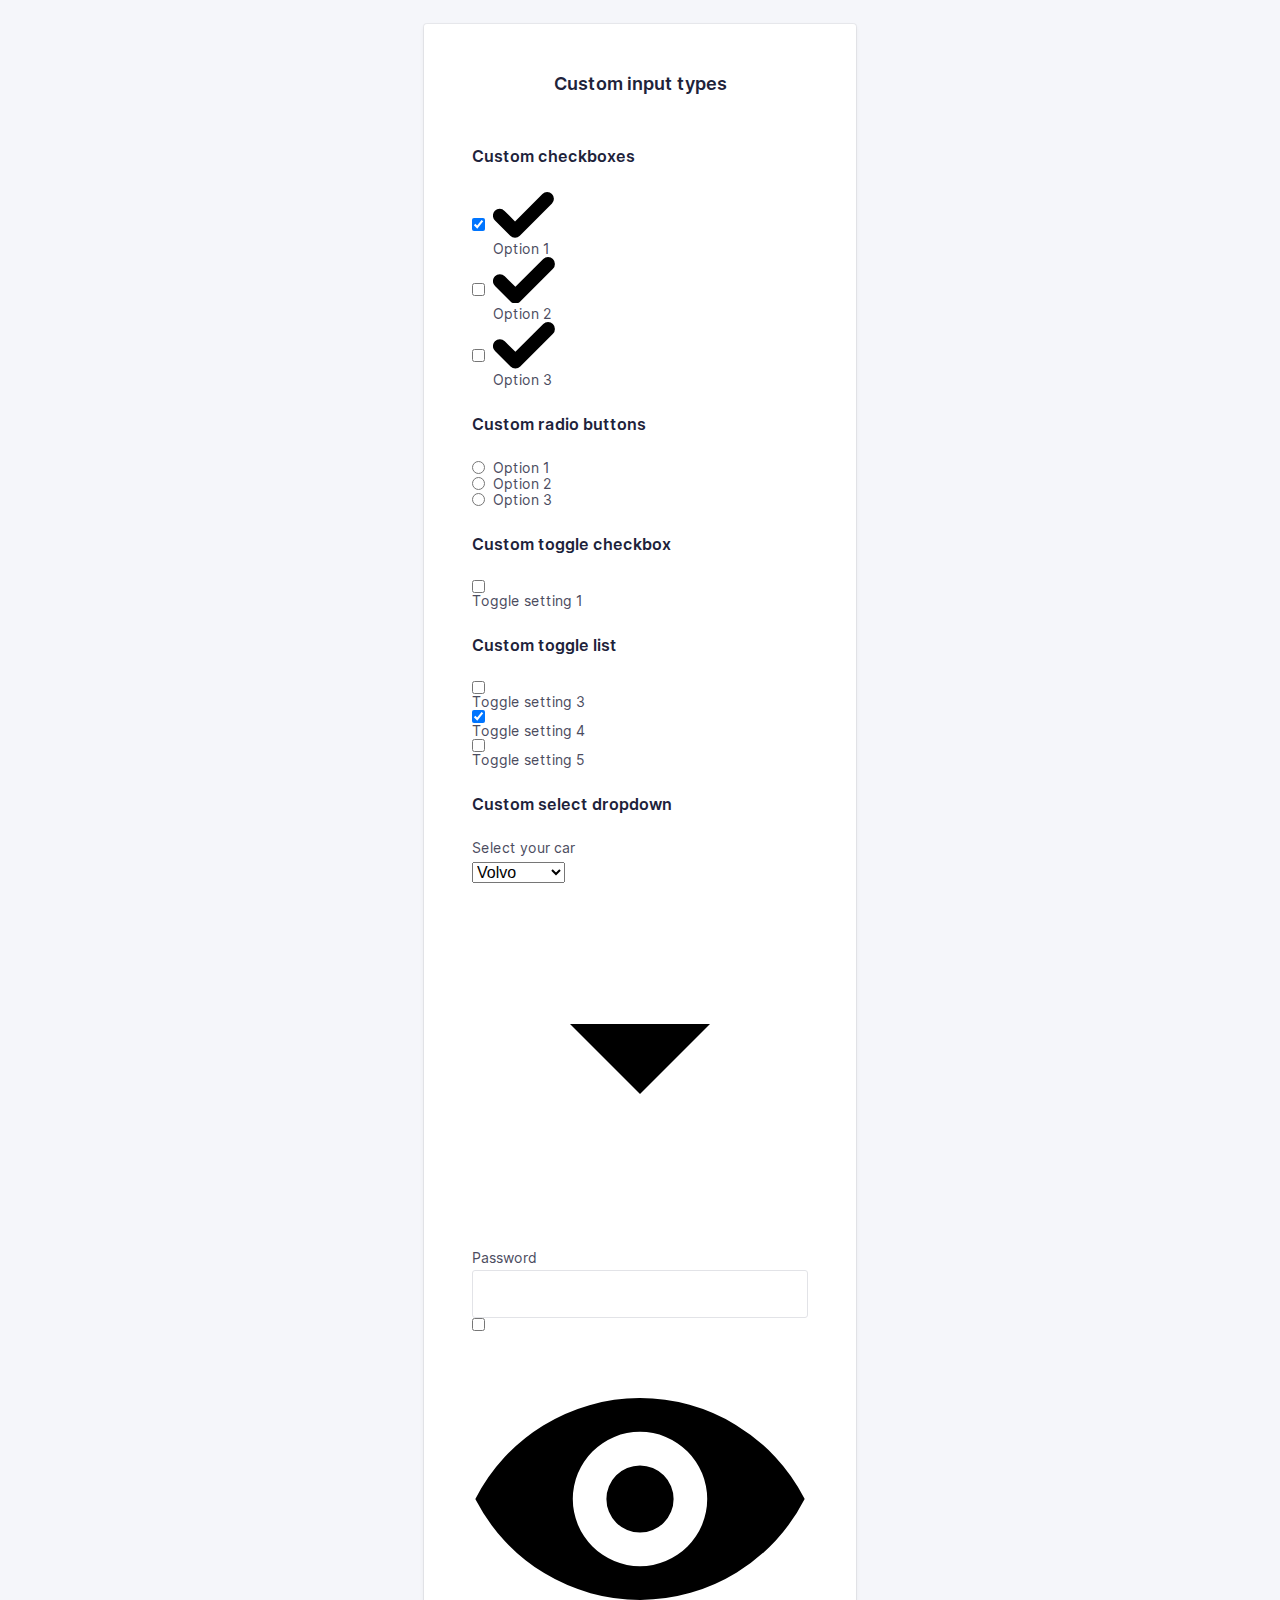
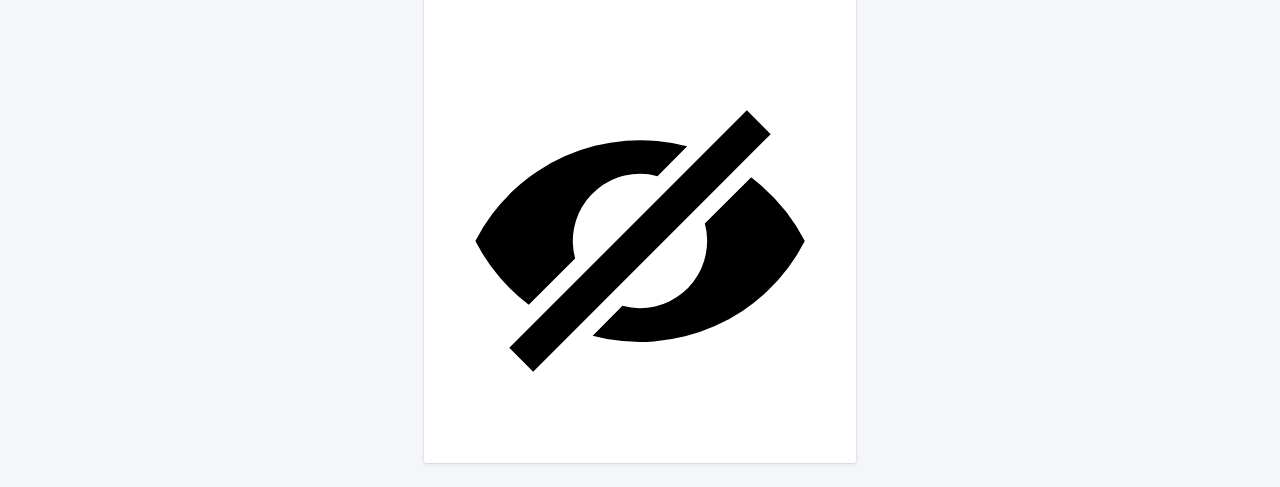
==== inputs.html @ 3ce1b443 "Initial commit" ====
<!doctype html>
<html lang="en">

<head>
    <meta charset="utf-8">
    <meta http-equiv="x-ua-compatible" content="ie=edge">
    <title>Blockport - Sign in</title>
    <meta name="description" content="This is my HTML5 boilerplate.">
    <meta name="viewport" content="width=device-width, initial-scale=1.0">
    <meta name="theme-color" content="#e85e00">

    <link rel="icon" href="favicon.svg">
    <link rel="apple-touch-icon" href="apple-touch-icon.png">
    <link rel="manifest" href="manifest.json">

    <script defer src="script/app.js"></script>
    <link rel="stylesheet" href="css/screen.css">
</head>

<body>
    <section class="o-row o-row--lg o-row--login o-row--beta">
        <div class="o-container u-max-width-xs">
            <form class="c-card" action="#">
                <div class="c-card__body">
                    <h2 class="c-card__title">
                        Custom input types
                    </h2>
                    <div class="o-section">
                        <!-- Custom checkboxes -->
                        <h5>
                            Custom checkboxes
                        </h5>
                        <ul class="o-list c-option-list">
                            <li class="c-form-field c-form-field--option c-option-list__item">
                                <input class="c-option c-option--hidden" type="checkbox" id="checkbox1" checked>
                                <label class="c-label c-label--option c-custom-option" for="checkbox1">
                                    <span class="c-custom-option__fake-input c-custom-option__fake-input--checkbox">
                                        <svg class="c-custom-option__symbol" xmlns="http://www.w3.org/2000/svg" viewBox="0 0 9 6.75">
                                            <path d="M4.75,9.5a1,1,0,0,1-.707-.293l-2.25-2.25A1,1,0,1,1,3.207,5.543L4.75,7.086,8.793,3.043a1,1,0,0,1,1.414,1.414l-4.75,4.75A1,1,0,0,1,4.75,9.5" transform="translate(-1.5 -2.75)" />
                                        </svg>
                                    </span>
                                    Option 1
                                </label>
                            </li>
                            <li class="c-form-field c-form-field--option c-option-list__item">
                                <input class="c-option c-option--hidden" type="checkbox" id="checkbox2">
                                <label class="c-label c-label--option c-custom-option" for="checkbox2">
                                    <span class="c-custom-option__fake-input c-custom-option__fake-input--checkbox">
                                        <svg class="c-custom-option__symbol" xmlns="http://www.w3.org/2000/svg" viewBox="0 0 9 6.75">
                                            <path d="M4.75,9.5a1,1,0,0,1-.707-.293l-2.25-2.25A1,1,0,1,1,3.207,5.543L4.75,7.086,8.793,3.043a1,1,0,0,1,1.414,1.414l-4.75,4.75A1,1,0,0,1,4.75,9.5" transform="translate(-1.5 -2.75)" />
                                        </svg>
                                    </span>
                                    Option 2
                                </label>
                            </li>
                            <li class="c-form-field c-form-field--option c-option-list__item">
                                <input class="c-option c-option--hidden" type="checkbox" id="checkbox3">
                                <label class="c-label c-label--option c-custom-option" for="checkbox3">
                                    <span class="c-custom-option__fake-input c-custom-option__fake-input--checkbox">
                                        <svg class="c-custom-option__symbol" xmlns="http://www.w3.org/2000/svg" viewBox="0 0 9 6.75">
                                            <path d="M4.75,9.5a1,1,0,0,1-.707-.293l-2.25-2.25A1,1,0,1,1,3.207,5.543L4.75,7.086,8.793,3.043a1,1,0,0,1,1.414,1.414l-4.75,4.75A1,1,0,0,1,4.75,9.5" transform="translate(-1.5 -2.75)" />
                                        </svg>
                                    </span>
                                    Option 3
                                </label>
                            </li>
                        </ul>
                    </div>
                    <div class="o-section">
                        <!-- Custom radio buttons -->
                        <h5>
                            Custom radio buttons
                        </h5>
                        <ul class="o-list c-option-list">
                            <li class="c-form-field c-form-field--option c-option-list__item">
                                <input class="c-option c-option--hidden" type="radio" name="radios" id="radio1">
                                <label class="c-label c-label--option c-custom-option" for="radio1">
                                    <span class="c-custom-option__fake-input c-custom-option__fake-input--radio">
                                        <span class="c-custom-option__symbol"></span>
                                    </span>
                                    Option 1
                                </label>
                            </li>
                            <li class="c-form-field c-form-field--option c-option-list__item">
                                <input class="c-option c-option--hidden" type="radio" name="radios" id="radio2">
                                <label class="c-label c-label--option c-custom-option" for="radio2">
                                    <span class="c-custom-option__fake-input c-custom-option__fake-input--radio">
                                        <span class="c-custom-option__symbol"></span>
                                    </span>
                                    Option 2
                                </label>
                            </li>
                            <li class="c-form-field c-form-field--option c-option-list__item">
                                <input class="c-option c-option--hidden" type="radio" name="radios" id="radio3">
                                <label class="c-label c-label--option c-custom-option" for="radio3">
                                    <span class="c-custom-option__fake-input c-custom-option__fake-input--radio">
                                        <span class="c-custom-option__symbol"></span>
                                    </span>
                                    Option 3
                                </label>
                            </li>
                        </ul>
                    </div>
                    <div class="o-section">
                        <!-- Custom toggle checkboxes -->
                        <h5>
                            Custom toggle checkbox
                        </h5>
                        <p>
                            <input class="c-option c-option--hidden" type="checkbox" id="toggle1">
                            <label class="c-label c-label--option c-custom-toggle" for="toggle1">
                                <span class="c-custom-toggle__fake-input">
                                </span>
                                Toggle setting 1
                            </label>
                        </p>
                    </div>
                    <div class="o-section">
                        <h5>
                            Custom toggle list
                        </h5>
                        <ul class="o-list c-custom-toggle-list">
                            <li class="c-custom-toggle-list__item">
                                <input class="c-option c-option--hidden" type="checkbox" id="toggle3">
                                <label class="c-label c-label--option c-custom-toggle c-custom-toggle--inverted" for="toggle3">
                                    <span class="c-custom-toggle__fake-input">
                                    </span>
                                    Toggle setting 3
                                </label>
                            </li>
                            <li class="c-custom-toggle-list__item">
                                <input class="c-option c-option--hidden" type="checkbox" id="toggle4" checked>
                                <label class="c-label c-label--option c-custom-toggle c-custom-toggle--inverted" for="toggle4">
                                    <span class="c-custom-toggle__fake-input">
                                    </span>
                                    Toggle setting 4
                                </label>
                            </li>
                            <li class="c-custom-toggle-list__item">
                                <input class="c-option c-option--hidden" type="checkbox" id="toggle5">
                                <label class="c-label c-label--option c-custom-toggle c-custom-toggle--inverted" for="toggle5">
                                    <span class="c-custom-toggle__fake-input">
                                    </span>
                                    Toggle setting 5
                                </label>
                            </li>
                        </ul>
                    </div>
                    <div class="o-section">
                        <!-- Custom select -->
                        <h5>
                            Custom select dropdown
                        </h5>
                        <p class="c-form-field">
                            <label class="c-label" for="select1">
                                Select your car
                            </label>
                            <span class="c-custom-select">
                                <select class="c-custom-select__input" class="" name="select1" id="select1">
                                    <option value="volvo">Volvo</option>
                                    <option value="saab">Saab</option>
                                    <option value="mercedes">Mercedes</option>
                                    <option value="audi">Audi</option>
                                </select>
                                <svg class="c-custom-select__symbol" xmlns="http://www.w3.org/2000/svg" viewBox="0 0 24 24">
                                    <path d="M7,10l5,5,5-5Z" />
                                </svg>
                            </span>
                        </p>
                    </div>
                    <p class="c-form-field">
                        <label class="c-label" for="password">
                            Password
                        </label>
                        <span class="c-password-toggle-container">
                            <input class="c-input c-input--password-with-toggle js-password-input" type="password" name="password" id="password" required />
                            <!-- Password toggle -->
                            <span class="c-password-toggle">
                                <input id="togglePasswordCheckbox" type="checkbox" class=" c-password-toggle__checkbox js-password-toggle-checkbox" tabindex="-1" />
                                <label class="c-password-toggle__label" for="togglePasswordCheckbox">
                                    <svg class="c-password-toggle__symbol c-password-toggle__symbol--show" xmlns="http://www.w3.org/2000/svg" viewBox="0 0 20 20">
                                        <path d="M6.4,133.876a11,11,0,0,1,19.571-.061l.029.061a11,11,0,0,1-19.571.061l-.029-.061Zm9.8,4a4,4,0,1,0,0-8h0a4,4,0,0,0,0,8Zm0-2a2,2,0,0,1,0-4h0a2,2,0,1,1,0,4Z" transform="translate(-6.2 -123.876)" />
                                    </svg>
                                    <svg class="c-password-toggle__symbol c-password-toggle__symbol--hide" xmlns="http://www.w3.org/2000/svg" viewBox="0 0 20 20">
                                        <path d="M19.009,73.18l-1.77,1.78a3.908,3.908,0,0,0-1.037-.137,4,4,0,0,0-3.857,5.065l-.007-.028-2.76,2.75A11.106,11.106,0,0,1,6.4,78.82,11.014,11.014,0,0,1,19.076,73.2L19,73.18Zm3.8,1.85a11.163,11.163,0,0,1,3.2,3.79,11.014,11.014,0,0,1-12.7,5.622l.077.018,1.77-1.78a3.907,3.907,0,0,0,1.037.137,4,4,0,0,0,3.857-5.065l.007.028,2.76-2.75Zm-.25-3.99,1.42,1.42L9.839,86.6l-1.42-1.42Z" transform="translate(-6.199 -68.82)" />
                                    </svg>
                                    <span class="o-hide-accessible">Show password</span>
                                </label>
                            </span>
                        </span>
                    </p>
                </div>
            </form>
        </div>
    </section>
</body>

</html>
---- css/screen.css ----
/*------------------------------------*\
#FONTS
\*------------------------------------*/

@font-face {
    font-family: "Inter Web";
    font-weight: 400;
    src: url("../fonts/Inter-Regular.woff2") format("woff2")
}

@font-face {
    font-family: "Inter Web";
    font-weight: 600;
    src: url("../fonts/Inter-SemiBold.woff2") format("woff2")
}

/*---------------------------------------/*
 # SETTINGS
/*---------------------------------------*/

:root {
    /* colors */
    --global-color-primary-h: 216deg;
    --global-color-primary-s: 100%;
    --global-color-primary-l: 60%;
    --global-color-primary-500-hsl: var(--global-color-primary-h) var(--global-color-primary-s) var(--global-color-primary-l);
    --global-color-primary-500: hsl(var(--global-color-primary-500-hsl));
    --global-color-primary-400: hsl(var(--global-color-primary-h) 100% 65%);
    --global-color-primary-600: hsl(var(--global-color-primary-h) 80% 55%);
    --global-color-primary-700: hsl(var(--global-color-primary-h) 65% 35%);
    --global-color-primary-500-alpha-75: hsl(var(--global-color-primary-500-hsl) / .75);
    --global-color-primary-500-alpha-30: hsl(var(--global-color-primary-500-hsl) / .3);

    --global-color-neutral-050: #F5F6FA;
    --global-color-neutral-100: #E2E3E7;
    --global-color-neutral-200: #caccd4;
    --global-color-neutral-300: #b5b6c0;
    --global-color-neutral-400: #a0a1ad;
    --global-color-neutral-500: #8b8c9a;
    --global-color-neutral-600: #757787;
    --global-color-neutral-700: #606274;
    --global-color-neutral-800: #4b4c60;
    --global-color-neutral-900: #35374d;
    --global-color-neutral-950: #20223a;

    /* border stuff */
    --global-borderRadius: 3px;
    --global-borderWidth: 1px;

    /* transitions */
    --global-transitionTiming-alpha: .1s ease-out;

    /* Baseline settings */
    --global-baseline: .5rem;
    --global-whitespace: calc(var(--global-baseline) * 3);
    /* = 24px */

    --global-whitespace-xs: calc(var(--global-baseline) / 2);
    /* = 4px */
    --global-whitespace-sm: calc(var(--global-baseline) * 1);
    /*  = 8px */
    --global-whitespace-md: calc(var(--global-baseline) * 2);
    /*  = 16px */
    --global-whitespace-lg: calc(var(--global-baseline) * 4);
    /*  = 32px */
    --global-whitespace-xl: calc(var(--global-whitespace) * 2);
    /*  = 48px */
    --global-whitespace-xxl: calc(var(--global-whitespace) * 3);
    /*  = 72px */
}

/*---------------------------------------/*
 # GENERIC
/*---------------------------------------*/

*,
*:before,
*:after {
    box-sizing: inherit;
    padding: 0;
    margin: 0;
    font-size: 100%;
    font-weight: normal;
}

img {
    display: block;
    max-width: 100%;
}

/*---------------------------------------/*
 # ELEMENTS
/*---------------------------------------*/
/*
    Elements: Page
    ---
    Default markup for page level elements
*/

html {
    line-height: 1.5;
    font-family: "Inter Web", Helvetica, arial, sans-serif;
    color: var(--global-color-neutral-950);
    background-color: var(--global-color-neutral-050);
    box-sizing: border-box;
    -webkit-font-smoothing: antialiased;
    -moz-osx-font-smoothing: grayscale;
}

/*
    Customize the background color and color to match your design.
*/

::selection {
    background: var(--global-color-primary-500);
    color: white;
}

/*
    Elements: typography
    ---
    Default markup for typographic elements
*/

h1,
h2,
h3 {
    font-weight: 700;
}

h1 {
    font-size: 2.25rem;
    line-height: calc(var(--global-baseline) * 6);
    margin: 0 0 var(--global-whitespace);
}

h2 {
    font-size: 2rem;
    line-height: calc(var(--global-baseline) * 5);
    margin: 0 0 var(--global-whitespace);
}

h3 {
    font-size: 1.125rem;
    line-height: calc(var(--global-baseline) * 4);
    margin: 0 0 var(--global-whitespace);
}

h4,
h5,
h6 {
    font-size: 1rem;
    font-weight: 600;
    line-height: calc(var(--global-baseline) * 3);
    margin: 0 0 var(--global-whitespace);
}

p,
ol,
ul,
dl,
table,
address,
figure {
    margin: 0 0 var(--global-whitespace);
}

ul,
ol {
    padding-left: var(--global-whitespace);
}

li {

    & ul,
    & ol {
        margin-bottom: 0;
    }
}

blockquote {
    font-style: normal;
    font-size: 1.375rem;
    line-height: calc(var(--global-baseline) * 6);
    margin: 0 0 var(--global-whitespace);
}

blockquote * {
    font-size: inherit;
    line-height: inherit;
}

figcaption {
    font-weight: 400;
    font-size: .75rem;
    line-height: calc(var(--global-baseline) * 2);
    margin-top: var(--global-whitespace-xxs);
}

hr {
    border: 0;
    height: var(--global-borderWidth);
    background: LightGrey;
    margin: 0 0 var(--global-whitespace);
}

a {

    &,
    &:visited {
        transition: all var(--global-transitionTiming-alpha);
        color: var(--global-color-primary-500);
        outline-color: var(--global-link-BoxShadowColor);
        outline-width: medium;
        outline-offset: 2px;
    }

    &:hover,
    &:focus {
        color: var(--global-color-primary-400);
    }

    &:active {
        color: var(--global-color-primary-600);
    }

}

label,
input {
    display: block;
}

input::placeholder {
    color: var(--global-color-neutral-300);
}

/*------------------------------------*\
#OBJECTS
\*------------------------------------*/

/*
    Objects: Row
    ---
    Creates a horizontal row that stretches the viewport and adds padding around children
*/

.o-row {
    display: flow-root;
    position: relative;
    padding: var(--global-whitespace) var(--global-whitespace) 0;
}

.o-row--login {
    min-height: 100vh;
    display: flex;
    align-items: center;
}

/*
    Objects: Container
    ---
    Creates a horizontal container that sets de global max-width
*/

.o-container {
    margin-left: auto;
    margin-right: auto;
    max-width: 79.5em;
    /* 79.5 * 16px = 1272 */
    width: 100%;
}

/*
    Objects: Layout
    ---
    The layout object provides us with a column-style layout system. This object
    contains the basic structural elements, but classes should be complemented
    with width utilities
*/

.o-layout {
    display: flex;
    flex-wrap: wrap;
}

.o-layout__item {
    width: 100%;
}

/* gutter modifiers, these affect o-layout__item too */

.o-layout--gutter {
    margin-left: calc(var(--global-whitespace) / -2);
    margin-right: calc(var(--global-whitespace) / -2);
}

.o-layout--gutter>.o-layout__item {
    padding-left: calc(var(--global-whitespace) / 2);
    padding-right: calc(var(--global-whitespace) / 2);
}

.o-layout--gutter-s {
    margin-left: calc(var(--global-whitespace-sm) * -1);
    margin-right: calc(var(--global-whitespace-sm) * -1);
}

.o-layout--gutter-s>.o-layout__item {
    padding-left: var(--global-whitespace-sm);
    padding-right: var(--global-whitespace-sm);
}

.o-layout--gutter-l {
    margin-left: calc(var(--global-whitespace-md) * -1);
    margin-right: calc(var(--global-whitespace-md) * -1);
}

.o-layout--gutter-l>.o-layout__item {
    padding-left: var(--global-whitespace-md);
    padding-right: var(--global-whitespace-md);
}

/* reverse horizontal row modifier */

.o-layout--row-reverse {
    flex-direction: row-reverse;
}

/* Horizontal alignment modifiers*/

.o-layout--justify-start {
    justify-content: flex-start;
}

.o-layout--justify-end {
    justify-content: flex-end;
}

.o-layout--justify-center {
    justify-content: center;
}

.o-layout--justify-space-around {
    justify-content: space-around;
}

.o-layout--justify-space-evenly {
    justify-content: space-evenly;
}

.o-layout--justify-space-between {
    justify-content: space-between;
}

/* Vertical alignment modifiers */

.o-layout--align-start {
    align-items: flex-start;
}

.o-layout--align-end {
    align-items: flex-end;
}

.o-layout--align-center {
    align-items: center;
}

.o-layout--align-baseline {
    align-items: baseline;
}

/* Vertical alignment modifiers that only work if there is one than one flex item */

.o-layout--align-content-start {
    align-content: start;
}

.o-layout--align-content-end {
    align-content: end;
}

.o-layout--align-content-center {
    align-content: center;
}

.o-layout--align-content-space-around {
    align-content: space-around;
}

.o-layout--align-content-space-between {
    align-content: space-between;
}

/*
    Objects: List
    ---
    Small reusable object to remove default list styling from lists
*/

.o-list {
    list-style: none;
    padding: 0;
}

/*
    Object: Button reset
    ---
    Small button reset object
*/

.o-button-reset {
    border: none;
    margin: 0;
    padding: 0;
    width: auto;
    overflow: visible;
    background: transparent;

    /* inherit font & color from ancestor */
    color: inherit;
    font: inherit;

    /* Normalize `line-height`. Cannot be changed from `normal` in Firefox 4+. */
    line-height: normal;

    /* Corrects font smoothing for webkit */
    -webkit-font-smoothing: inherit;
    -moz-osx-font-smoothing: inherit;

    /* Corrects inability to style clickable `input` types in iOS */
    -webkit-appearance: none;
}

/*
    Object: Hide accessible
    ---
    Accessibly hide any element
*/

.o-hide-accessible {
    position: absolute;
    width: 1px;
    height: 1px;
    padding: 0;
    margin: -1px;
    overflow: hidden;
    clip: rect(0, 0, 0, 0);
    border: 0;
}

/*------------------------------------*\
#COMPONENTS
\*------------------------------------*/

/*
    Component: Logo
    ---
    Website main logo
*/

.c-logo {
    height: var(--global-whitespace);
    display: flex;
    align-items: center;
    justify-content: center;
    margin-bottom: var(--global-whitespace-xl);
}

.c-logo__symbol {
    height: 100%;
}

.c-logo__path--1 {
    fill: var(--global-color-neutral-950);
}

.c-logo__path--2 {
    fill: var(--global-color-primary-500);
}

.c-logo__path--3 {
    fill: var(--global-color-primary-700);
}

/*
    Component: Card
    ---
    Card with box shadow
*/

.c-card {
    background-color: White;
    margin-bottom: var(--global-whitespace);
    border-radius: var(--global-borderRadius);
    box-shadow: 0 0 0 var(--global-borderWidth) rgba(0, 0, 0, 0.05), 0 2px 4px rgba(0, 0, 0, .075);
    overflow: hidden;
}

/* Add padding to child for more flexibility */
.c-card__body,
.c-card__footer {
    padding: var(--global-whitespace);
}

.c-card__footer {
    text-align: center;
    border-top: var(--global-borderWidth) solid var(--global-color-neutral-100);
}

.c-card__title {
    text-align: center;
    font-size: 1.125rem;
    line-height: calc(var(--global-baseline) * 3);
    font-weight: 600;

    @media (min-width: 27em) {
        margin-bottom: var(--global-whitespace-xl);
    }
}

/* This allows c-card__body and __footer to have equal padding everywhere */

.c-card__body>*:last-child,
.c-card__footer>*:last-child,
.c-card__body>*:last-child>*:last-child,
.c-card__footer>*:last-child>*:last-child {
    margin-bottom: 0;
}

@media (min-width: 27em) {
    .c-card__body {
        padding: var(--global-whitespace-xl);
    }
}

/*
    Component: Forms
    ---
    Everything form related here
*/

.c-form-field--option {
    display: flex;
    align-items: center;
}

/*
    Component: Input
    ---
    Class to put on all input="text" like form inputs
*/

.c-input {
    -webkit-appearance: none;
    -moz-appearance: none;
    appearance: none;
    width: 100%;
    border: var(--global-borderWidth) solid var(--global-color-neutral-100);
    border-radius: var(--global-borderRadius);
    color: var(--global-color-neutral-950);
    background-color: White;
    font-family: inherit;
    font-size: 1rem;
    line-height: calc(var(--global-baseline) * 3);
    padding: calc(var(--global-baseline) * 1.5 - var(--global-borderWidth)) var(--global-whitespace-md);
    outline: none;
    transition: border var(--global-transition-timing-alpha);

    &:hover {
        border-color: var(--global-color-neutral-200);
    }

    &:focus,
    &:active {
        border-color: var(--global-color-primary-500);
        box-shadow: 0 0 0 3px var(--global-color-primary-500-alpha-30);
    }
}

/* option input for checkboxes and radio buttons */

.c-option {
    margin-right: var(--global-whitespace-sm);
}

/*
    Component: Label
    ---
    Class to put on all form labels
*/

.c-label {
    margin-bottom: 0;
    font-size: .875rem;
    padding-bottom: var(--global-whitespace-xs);
    line-height: calc(var(--global-baseline) * 2);
    color: var(--global-color-neutral-800);
}

.c-label--option {
    padding-bottom: 0;
}

/*
    Component: Button
    ---
    Class to put on form buttons or
*/

.c-button {
    font-size: 1rem;
    font-weight: 700;
    border-radius: var(--global-borderRadius);
    border: var(--global-borderWidth) solid var(--global-color-primary-600);
    background-color: var(--global-color-primary-500);
    color: #fff;
    padding: calc(var(--global-baseline) * 1.5 - var(--global-borderWidth)) var(--global-whitespace-md);
    line-height: calc(var(--global-baseline) * 3);
    width: 100%;
    outline: none;
    transition: all var(--global-transition-timing-alpha);

    &:hover {
        background-color: var(--global-color-primary-400);
    }

    &:focus {
        box-shadow: 0 0 0 3px var(--global-color-primary-500-alpha-30);
    }

    &:active {
        background-color: var(--global-color-primary-600);
        box-shadow: none;
    }
}

/*------------------------------------*\
#UTILITIES
\*------------------------------------*/

/*
    Utilities: color
    ---
    Utility classes to put specific colors onto elements
*/

.u-color-neutral-500 {
    color: var(--global-color-neutral-500);
}

.u-color-neutral-600 {
    color: var(--global-color-neutral-600);
}

/*
    Utilities: spacing
    ---
    Utility classes to put specific margins and paddings onto elements
*/

.u-pt-clear {
    padding-top: 0 !important;
}

.u-mb-clear {
    margin-bottom: 0 !important;
}

.u-mb-xs {
    margin-bottom: var(--global-whitespace-xs) !important;
}

.u-mb-sm {
    margin-bottom: var(--global-whitespace-sm) !important;
}

.u-mb-md {
    margin-bottom: var(--global-whitespace-md) !important;
}

.u-mb-lg {
    margin-bottom: var(--global-whitespace-lg) !important;
}

.u-mb-xl {
    margin-bottom: var(--global-whitespace-xl) !important;
}

.u-mb-xl {
    margin-bottom: var(--global-whitespace-xl) !important;
}

/*
    Utilities: max-width
    ---
    Utility classes to put specific max widths onto elements
*/

.u-max-width-xs {
    max-width: 27em !important;
}

.u-max-width-sm {
    max-width: 39em !important;
}

.u-max-width-md {
    max-width: 50em !important;
}

.u-max-width-lg {
    max-width: 63.5em !important;
}

.u-max-width-none {
    max-width: none !important;
}


/*
    Utilities: align
    ---
    Utility classes align text or components
*/

.u-align-text-center {
    text-align: center;
}

.u-align-center {
    margin: 0 auto;
}

/*
    Utilities: text
    Utility classes to create smaller or bigger test
*/

.u-text-sm {
    font-size: .875rem;
}

/*
    Utilities: Widths
    ---
    Width utility classes
*/

.u-flex-basis-auto {
    flex-basis: auto;
}

.u-1-of-2 {
    flex-basis: 50% !important;
}

.u-2-of-2 {
    flex-basis: 100% !important;
}

.u-1-of-3 {
    flex-basis: 33.3333333333% !important;
}

.u-2-of-3 {
    flex-basis: 66.6666666667% !important;
}

.u-3-of-3 {
    flex-basis: 100% !important;
}

.u-1-of-4 {
    flex-basis: 25% !important;
}

.u-2-of-4 {
    flex-basis: 50% !important;
}

.u-3-of-4 {
    flex-basis: 75% !important;
}

.u-4-of-4 {
    flex-basis: 100% !important;
}

.u-1-of-5 {
    flex-basis: 20% !important;
}

.u-2-of-5 {
    flex-basis: 40% !important;
}

.u-3-of-5 {
    flex-basis: 60% !important;
}

.u-4-of-5 {
    flex-basis: 80% !important;
}

.u-5-of-5 {
    flex-basis: 100% !important;
}

.u-1-of-6 {
    flex-basis: 16.6666666667% !important;
}

.u-2-of-6 {
    flex-basis: 33.3333333333% !important;
}

.u-3-of-6 {
    flex-basis: 50% !important;
}

.u-4-of-6 {
    flex-basis: 66.6666666667% !important;
}

.u-5-of-6 {
    flex-basis: 83.3333333333% !important;
}

.u-6-of-6 {
    flex-basis: 100% !important;
}

@media (min-width: 36.0625em) {
    .u-1-of-2-bp1 {
        flex-basis: 50% !important;
    }

    .u-2-of-2-bp1 {
        flex-basis: 100% !important;
    }

    .u-1-of-3-bp1 {
        flex-basis: 33.3333333333% !important;
    }

    .u-2-of-3-bp1 {
        flex-basis: 66.6666666667% !important;
    }

    .u-3-of-3-bp1 {
        flex-basis: 100% !important;
    }

    .u-1-of-4-bp1 {
        flex-basis: 25% !important;
    }

    .u-2-of-4-bp1 {
        flex-basis: 50% !important;
    }

    .u-3-of-4-bp1 {
        flex-basis: 75% !important;
    }

    .u-4-of-4-bp1 {
        flex-basis: 100% !important;
    }

    .u-1-of-5-bp1 {
        flex-basis: 20% !important;
    }

    .u-2-of-5-bp1 {
        flex-basis: 40% !important;
    }

    .u-3-of-5-bp1 {
        flex-basis: 60% !important;
    }

    .u-4-of-5-bp1 {
        flex-basis: 80% !important;
    }

    .u-5-of-5-bp1 {
        flex-basis: 100% !important;
    }

    .u-1-of-6-bp1 {
        flex-basis: 16.6666666667% !important;
    }

    .u-2-of-6-bp1 {
        flex-basis: 33.3333333333% !important;
    }

    .u-3-of-6-bp1 {
        flex-basis: 50% !important;
    }

    .u-4-of-6-bp1 {
        flex-basis: 66.6666666667% !important;
    }

    .u-5-of-6-bp1 {
        flex-basis: 83.3333333333% !important;
    }

    .u-6-of-6-bp1 {
        flex-basis: 100% !important;
    }
}

@media (min-width: 48.0625em) {
    .u-1-of-2-bp2 {
        flex-basis: 50% !important;
    }

    .u-2-of-2-bp2 {
        flex-basis: 100% !important;
    }

    .u-1-of-3-bp2 {
        flex-basis: 33.3333333333% !important;
    }

    .u-2-of-3-bp2 {
        flex-basis: 66.6666666667% !important;
    }

    .u-3-of-3-bp2 {
        flex-basis: 100% !important;
    }

    .u-1-of-4-bp2 {
        flex-basis: 25% !important;
    }

    .u-2-of-4-bp2 {
        flex-basis: 50% !important;
    }

    .u-3-of-4-bp2 {
        flex-basis: 75% !important;
    }

    .u-4-of-4-bp2 {
        flex-basis: 100% !important;
    }

    .u-1-of-5-bp2 {
        flex-basis: 20% !important;
    }

    .u-2-of-5-bp2 {
        flex-basis: 40% !important;
    }

    .u-3-of-5-bp2 {
        flex-basis: 60% !important;
    }

    .u-4-of-5-bp2 {
        flex-basis: 80% !important;
    }

    .u-5-of-5-bp2 {
        flex-basis: 100% !important;
    }

    .u-1-of-6-bp2 {
        flex-basis: 16.6666666667% !important;
    }

    .u-2-of-6-bp2 {
        flex-basis: 33.3333333333% !important;
    }

    .u-3-of-6-bp2 {
        flex-basis: 50% !important;
    }

    .u-4-of-6-bp2 {
        flex-basis: 66.6666666667% !important;
    }

    .u-5-of-6-bp2 {
        flex-basis: 83.3333333333% !important;
    }

    .u-6-of-6-bp2 {
        flex-basis: 100% !important;
    }
}

@media (min-width: 62.0625em) {
    .u-1-of-2-bp3 {
        flex-basis: 50% !important;
    }

    .u-2-of-2-bp3 {
        flex-basis: 100% !important;
    }

    .u-1-of-3-bp3 {
        flex-basis: 33.3333333333% !important;
    }

    .u-2-of-3-bp3 {
        flex-basis: 66.6666666667% !important;
    }

    .u-3-of-3-bp3 {
        flex-basis: 100% !important;
    }

    .u-1-of-4-bp3 {
        flex-basis: 25% !important;
    }

    .u-2-of-4-bp3 {
        flex-basis: 50% !important;
    }

    .u-3-of-4-bp3 {
        flex-basis: 75% !important;
    }

    .u-4-of-4-bp3 {
        flex-basis: 100% !important;
    }

    .u-1-of-5-bp3 {
        flex-basis: 20% !important;
    }

    .u-2-of-5-bp3 {
        flex-basis: 40% !important;
    }

    .u-3-of-5-bp3 {
        flex-basis: 60% !important;
    }

    .u-4-of-5-bp3 {
        flex-basis: 80% !important;
    }

    .u-5-of-5-bp3 {
        flex-basis: 100% !important;
    }

    .u-1-of-6-bp3 {
        flex-basis: 16.6666666667% !important;
    }

    .u-2-of-6-bp3 {
        flex-basis: 33.3333333333% !important;
    }

    .u-3-of-6-bp3 {
        flex-basis: 50% !important;
    }

    .u-4-of-6-bp3 {
        flex-basis: 66.6666666667% !important;
    }

    .u-5-of-6-bp3 {
        flex-basis: 83.3333333333% !important;
    }

    .u-6-of-6-bp3 {
        flex-basis: 100% !important;
    }
}

@media (min-width: 75.0625em) {
    .u-1-of-2-bp4 {
        flex-basis: 50% !important;
    }

    .u-2-of-2-bp4 {
        flex-basis: 100% !important;
    }

    .u-1-of-3-bp4 {
        flex-basis: 33.3333333333% !important;
    }

    .u-2-of-3-bp4 {
        flex-basis: 66.6666666667% !important;
    }

    .u-3-of-3-bp4 {
        flex-basis: 100% !important;
    }

    .u-1-of-4-bp4 {
        flex-basis: 25% !important;
    }

    .u-2-of-4-bp4 {
        flex-basis: 50% !important;
    }

    .u-3-of-4-bp4 {
        flex-basis: 75% !important;
    }

    .u-4-of-4-bp4 {
        flex-basis: 100% !important;
    }

    .u-1-of-5-bp4 {
        flex-basis: 20% !important;
    }

    .u-2-of-5-bp4 {
        flex-basis: 40% !important;
    }

    .u-3-of-5-bp4 {
        flex-basis: 60% !important;
    }

    .u-4-of-5-bp4 {
        flex-basis: 80% !important;
    }

    .u-5-of-5-bp4 {
        flex-basis: 100% !important;
    }

    .u-1-of-6-bp4 {
        flex-basis: 16.6666666667% !important;
    }

    .u-2-of-6-bp4 {
        flex-basis: 33.3333333333% !important;
    }

    .u-3-of-6-bp4 {
        flex-basis: 50% !important;
    }

    .u-4-of-6-bp4 {
        flex-basis: 66.6666666667% !important;
    }

    .u-5-of-6-bp4 {
        flex-basis: 83.3333333333% !important;
    }

    .u-6-of-6-bp4 {
        flex-basis: 100% !important;
    }
}

@media (min-width: 87.5625em) {
    .u-1-of-2-bp5 {
        flex-basis: 50% !important;
    }

    .u-2-of-2-bp5 {
        flex-basis: 100% !important;
    }

    .u-1-of-3-bp5 {
        flex-basis: 33.3333333333% !important;
    }

    .u-2-of-3-bp5 {
        flex-basis: 66.6666666667% !important;
    }

    .u-3-of-3-bp5 {
        flex-basis: 100% !important;
    }

    .u-1-of-4-bp5 {
        flex-basis: 25% !important;
    }

    .u-2-of-4-bp5 {
        flex-basis: 50% !important;
    }

    .u-3-of-4-bp5 {
        flex-basis: 75% !important;
    }

    .u-4-of-4-bp5 {
        flex-basis: 100% !important;
    }

    .u-1-of-5-bp5 {
        flex-basis: 20% !important;
    }

    .u-2-of-5-bp5 {
        flex-basis: 40% !important;
    }

    .u-3-of-5-bp5 {
        flex-basis: 60% !important;
    }

    .u-4-of-5-bp5 {
        flex-basis: 80% !important;
    }

    .u-5-of-5-bp5 {
        flex-basis: 100% !important;
    }

    .u-1-of-6-bp5 {
        flex-basis: 16.6666666667% !important;
    }

    .u-2-of-6-bp5 {
        flex-basis: 33.3333333333% !important;
    }

    .u-3-of-6-bp5 {
        flex-basis: 50% !important;
    }

    .u-4-of-6-bp5 {
        flex-basis: 66.6666666667% !important;
    }

    .u-5-of-6-bp5 {
        flex-basis: 83.3333333333% !important;
    }

    .u-6-of-6-bp5 {
        flex-basis: 100% !important;
    }
}
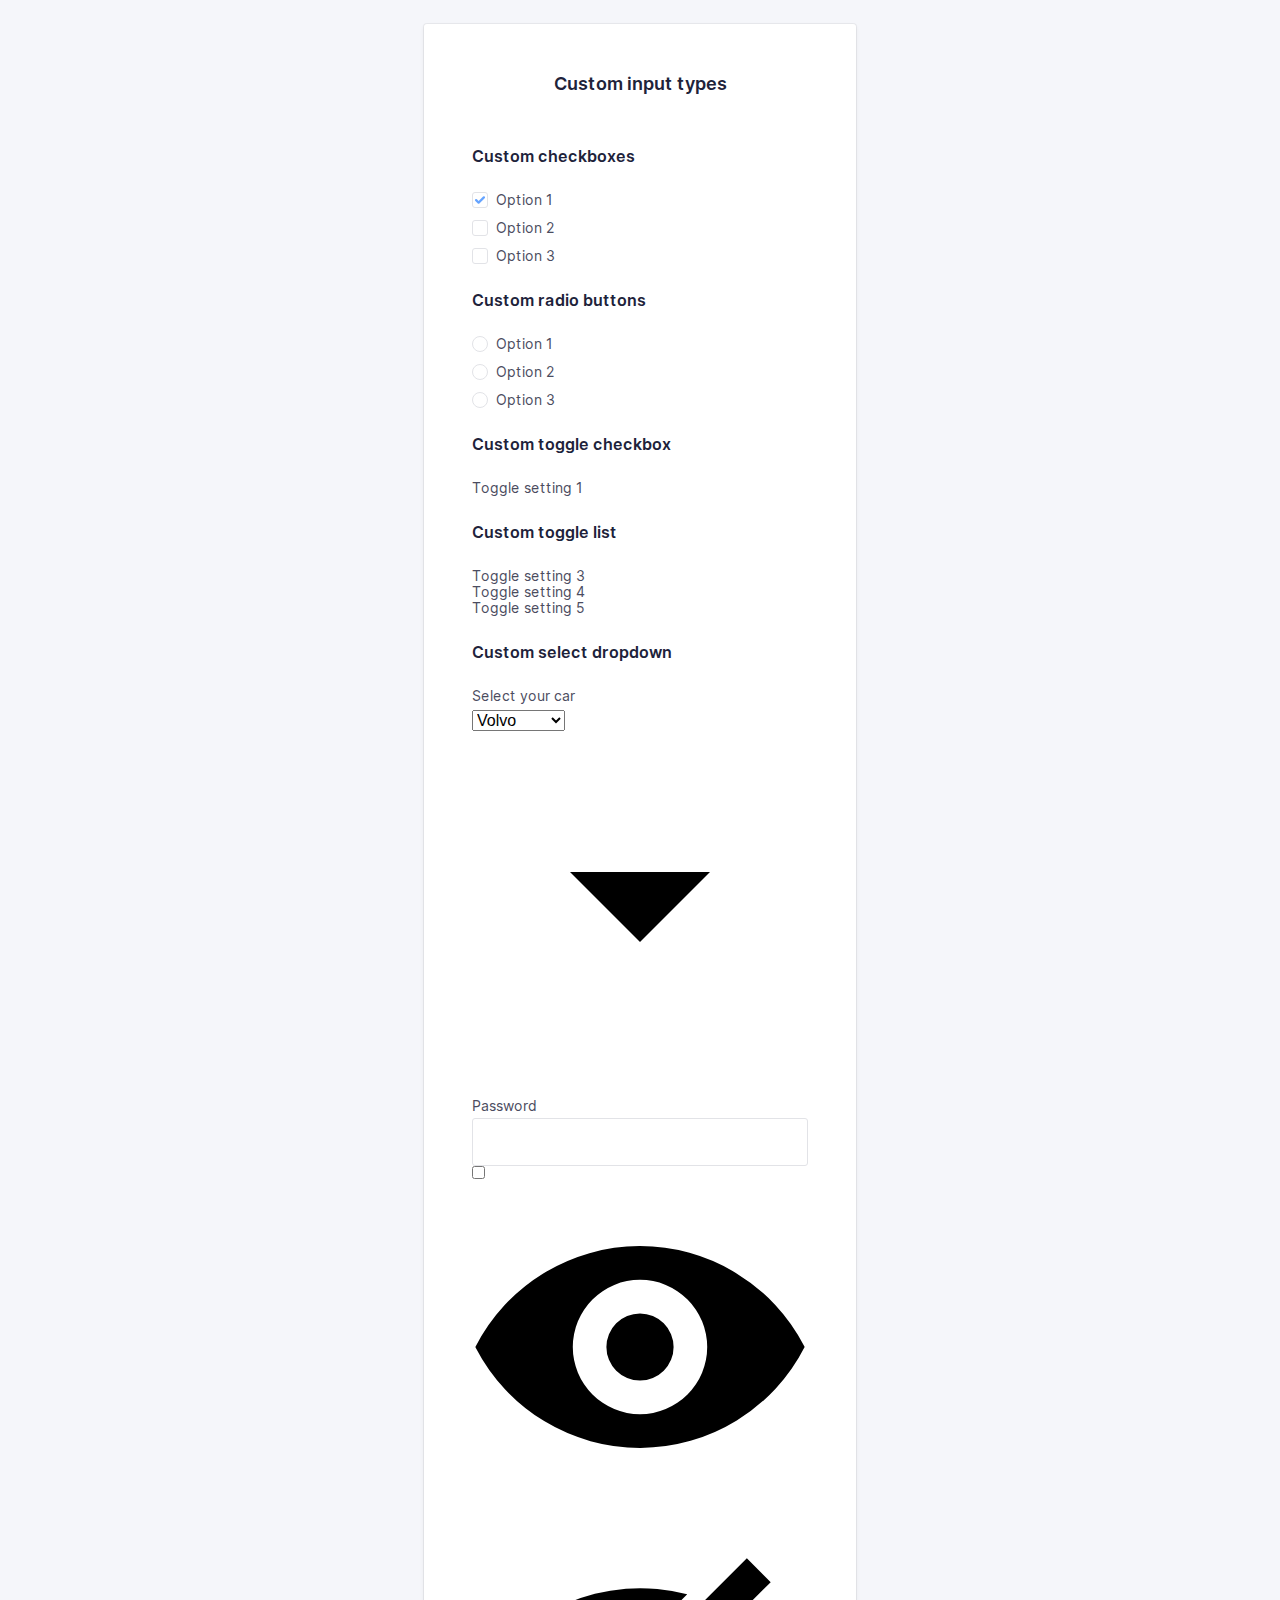
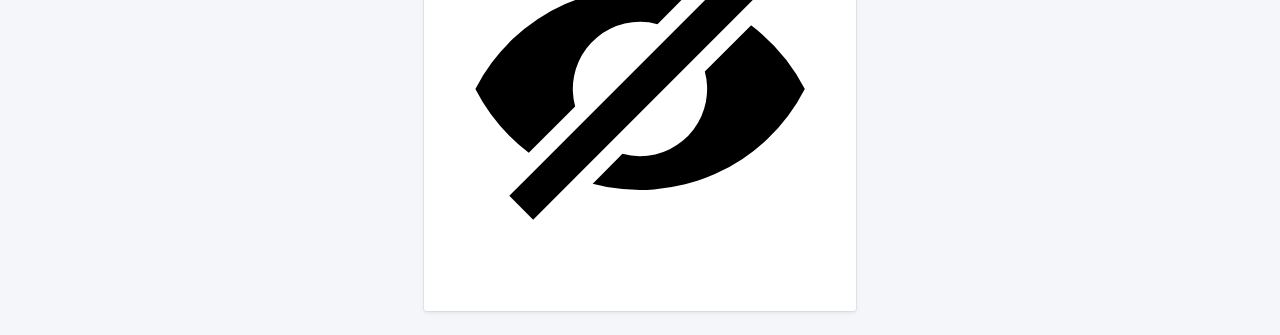
==== commit 8e6a57a1: "inputs" ====
--- a/inputs.html
+++ b/inputs.html
@@ -32,7 +32,7 @@
                         </h5>
                         <ul class="o-list c-option-list">
                             <li class="c-form-field c-form-field--option c-option-list__item">
-                                <input class="c-option c-option--hidden" type="checkbox" id="checkbox1" checked>
+                                <input class="c-option c-option--hidden o-hide-accessible" type="checkbox" id="checkbox1" checked>
                                 <label class="c-label c-label--option c-custom-option" for="checkbox1">
                                     <span class="c-custom-option__fake-input c-custom-option__fake-input--checkbox">
                                         <svg class="c-custom-option__symbol" xmlns="http://www.w3.org/2000/svg" viewBox="0 0 9 6.75">
@@ -43,7 +43,7 @@
                                 </label>
                             </li>
                             <li class="c-form-field c-form-field--option c-option-list__item">
-                                <input class="c-option c-option--hidden" type="checkbox" id="checkbox2">
+                                <input class="c-option c-option--hidden o-hide-accessible" type="checkbox" id="checkbox2">
                                 <label class="c-label c-label--option c-custom-option" for="checkbox2">
                                     <span class="c-custom-option__fake-input c-custom-option__fake-input--checkbox">
                                         <svg class="c-custom-option__symbol" xmlns="http://www.w3.org/2000/svg" viewBox="0 0 9 6.75">
@@ -54,8 +54,8 @@
                                 </label>
                             </li>
                             <li class="c-form-field c-form-field--option c-option-list__item">
-                                <input class="c-option c-option--hidden" type="checkbox" id="checkbox3">
-                                <label class="c-label c-label--option c-custom-option" for="checkbox3">
+                                <input class="c-option c-option--hidden o-hide-accessible" type="checkbox" id="checkbox3">
+                                <label class="c-label c-label--option  c-custom-option" for="checkbox3">
                                     <span class="c-custom-option__fake-input c-custom-option__fake-input--checkbox">
                                         <svg class="c-custom-option__symbol" xmlns="http://www.w3.org/2000/svg" viewBox="0 0 9 6.75">
                                             <path d="M4.75,9.5a1,1,0,0,1-.707-.293l-2.25-2.25A1,1,0,1,1,3.207,5.543L4.75,7.086,8.793,3.043a1,1,0,0,1,1.414,1.414l-4.75,4.75A1,1,0,0,1,4.75,9.5" transform="translate(-1.5 -2.75)" />
@@ -73,7 +73,7 @@
                         </h5>
                         <ul class="o-list c-option-list">
                             <li class="c-form-field c-form-field--option c-option-list__item">
-                                <input class="c-option c-option--hidden" type="radio" name="radios" id="radio1">
+                                <input class="c-option c-option--hidden o-hide-accessible" type="radio" name="radios" id="radio1">
                                 <label class="c-label c-label--option c-custom-option" for="radio1">
                                     <span class="c-custom-option__fake-input c-custom-option__fake-input--radio">
                                         <span class="c-custom-option__symbol"></span>
@@ -82,7 +82,7 @@
                                 </label>
                             </li>
                             <li class="c-form-field c-form-field--option c-option-list__item">
-                                <input class="c-option c-option--hidden" type="radio" name="radios" id="radio2">
+                                <input class="c-option c-option--hidden o-hide-accessible" type="radio" name="radios" id="radio2">
                                 <label class="c-label c-label--option c-custom-option" for="radio2">
                                     <span class="c-custom-option__fake-input c-custom-option__fake-input--radio">
                                         <span class="c-custom-option__symbol"></span>
@@ -91,7 +91,7 @@
                                 </label>
                             </li>
                             <li class="c-form-field c-form-field--option c-option-list__item">
-                                <input class="c-option c-option--hidden" type="radio" name="radios" id="radio3">
+                                <input class="c-option c-option--hidden o-hide-accessible" type="radio" name="radios" id="radio3">
                                 <label class="c-label c-label--option c-custom-option" for="radio3">
                                     <span class="c-custom-option__fake-input c-custom-option__fake-input--radio">
                                         <span class="c-custom-option__symbol"></span>
@@ -107,7 +107,7 @@
                             Custom toggle checkbox
                         </h5>
                         <p>
-                            <input class="c-option c-option--hidden" type="checkbox" id="toggle1">
+                            <input class="c-option c-option--hidden o-hide-accessible" type="checkbox" id="toggle1">
                             <label class="c-label c-label--option c-custom-toggle" for="toggle1">
                                 <span class="c-custom-toggle__fake-input">
                                 </span>
@@ -121,7 +121,7 @@
                         </h5>
                         <ul class="o-list c-custom-toggle-list">
                             <li class="c-custom-toggle-list__item">
-                                <input class="c-option c-option--hidden" type="checkbox" id="toggle3">
+                                <input class="c-option c-option--hidden o-hide-accessible" type="checkbox" id="toggle3">
                                 <label class="c-label c-label--option c-custom-toggle c-custom-toggle--inverted" for="toggle3">
                                     <span class="c-custom-toggle__fake-input">
                                     </span>
@@ -129,7 +129,7 @@
                                 </label>
                             </li>
                             <li class="c-custom-toggle-list__item">
-                                <input class="c-option c-option--hidden" type="checkbox" id="toggle4" checked>
+                                <input class="c-option c-option--hidden o-hide-accessible" type="checkbox" id="toggle4" checked>
                                 <label class="c-label c-label--option c-custom-toggle c-custom-toggle--inverted" for="toggle4">
                                     <span class="c-custom-toggle__fake-input">
                                     </span>
@@ -137,7 +137,7 @@
                                 </label>
                             </li>
                             <li class="c-custom-toggle-list__item">
-                                <input class="c-option c-option--hidden" type="checkbox" id="toggle5">
+                                <input class="c-option c-option--hidden o-hide-accessible" type="checkbox" id="toggle5">
                                 <label class="c-label c-label--option c-custom-toggle c-custom-toggle--inverted" for="toggle5">
                                     <span class="c-custom-toggle__fake-input">
                                     </span>
--- a/css/screen.css
+++ b/css/screen.css
@@ -43,9 +43,25 @@
     --global-color-neutral-900: #35374d;
     --global-color-neutral-950: #20223a;
 
-    /* border stuff */
-    --global-borderRadius: 3px;
-    --global-borderWidth: 1px;
+     /* border stuff */
+     --global-borderRadius: 3px;
+     --global-borderWidth: 1px;
+     --global-borderWidth-s: 1px;
+     --global-borderWidth-m: 3px;
+
+    /* global input variables */
+    --global-input-borderWidth: var(--global-borderWidth);
+    --global-input-backgroundColor: White;
+    --global-input-color: var(--global-color-neutral-950);
+    --global-input-borderColor: var(--global-color-neutral-100);
+    --global-input-hover-borderColor: var(--global-color-neutral-200);
+    --global-input-focus-borderColor: var(--global-color-neutral-500);
+
+    --global-input-focus-boxColor: var(--global-color-neutral-100);
+    --global-input-focus-boxShadow: 0 0 0 3px var(--global-color-primary-500-alpha-30);
+
+    --global-input-transition: opacity 0.2s ease-in-out;
+
 
     /* transitions */
     --global-transitionTiming-alpha: .1s ease-out;
@@ -69,6 +85,13 @@
     /*  = 72px */
 }
 
+@media (prefers-color-scheme: dark) {
+    :root{
+        --global-input-color: var(var(--global-color-neutral-050));
+
+    }
+}
+
 /*---------------------------------------/*
  # GENERIC
 /*---------------------------------------*/
@@ -558,8 +581,8 @@
     width: 100%;
     border: var(--global-borderWidth) solid var(--global-color-neutral-100);
     border-radius: var(--global-borderRadius);
-    color: var(--global-color-neutral-950);
-    background-color: White;
+    color: var(--global-input-color);
+    background-color: var(--global-input-backgroundColor);
     font-family: inherit;
     font-size: 1rem;
     line-height: calc(var(--global-baseline) * 3);
@@ -573,8 +596,8 @@
 
     &:focus,
     &:active {
-        border-color: var(--global-color-primary-500);
-        box-shadow: 0 0 0 3px var(--global-color-primary-500-alpha-30);
+        border-color: var(--global-input-focus-boxColor);
+        box-shadow: var(--global-input-focus-boxShadow);
     }
 }
 
@@ -635,6 +658,73 @@
     }
 }
 
+.c-option--hidden:checked + .c-custom-option .c-custom-option__symbol{
+    opacity: 1;
+    transition: var(--global-input-transition);
+}
+
+.c-custom-option{
+    display: flex;
+}
+
+.c-custom-option__fake-input{
+    display: flex;
+    justify-content: center;
+    align-items: center;
+    width: 1rem;
+    height: 1rem;
+    border: var(--global-input-borderWidth) solid var(--global-input-borderColor);
+    margin-right: 0.5rem;
+}
+
+.c-custom-option__fake-input--checkbox{
+    border-radius: var(--global-borderRadius);
+}
+
+.c-custom-option__fake-input:hover{
+    border: var(--global-borderWidth) solid var(--global-input-hover-borderColor);
+}
+
+.c-option--hidden:focus + .c-custom-option .c-custom-option__fake-input{
+    box-shadow: var(--global-input-focus-boxShadow);
+}
+
+.c-option--hidden:active + .c-custom-option .c-custom-option__fake-input{
+    box-shadow: var(--global-input-focus-boxShadow);
+}
+    
+.c-custom-option__fake-input--radio{
+    border-radius: 100%;
+}
+
+.c-custom-option__symbol{
+    display: block;
+    opacity: 0;
+    transition: var(--global-input-transition);
+}
+
+.c-custom-option__fake-input--checkbox .c-custom-option__symbol {
+    width: 10px;
+    height: 10px;
+    fill: var(--global-color-primary-500-alpha-75);
+  }
+  
+  .c-custom-option__fake-input--radio .c-custom-option__symbol {
+    width: 6px;
+    height: 6px;
+    fill: var(--global-color-primary-500-alpha-75);
+    background-color: var(--global-color-primary-500);
+    border-radius: 100%;
+  }
+
+.c-option-list{
+    margin-bottom: 1.5rem;
+}
+
+.c-option-list__item{
+    margin-bottom: 12px;
+}
+
 /*------------------------------------*\
 #UTILITIES
 \*------------------------------------*/
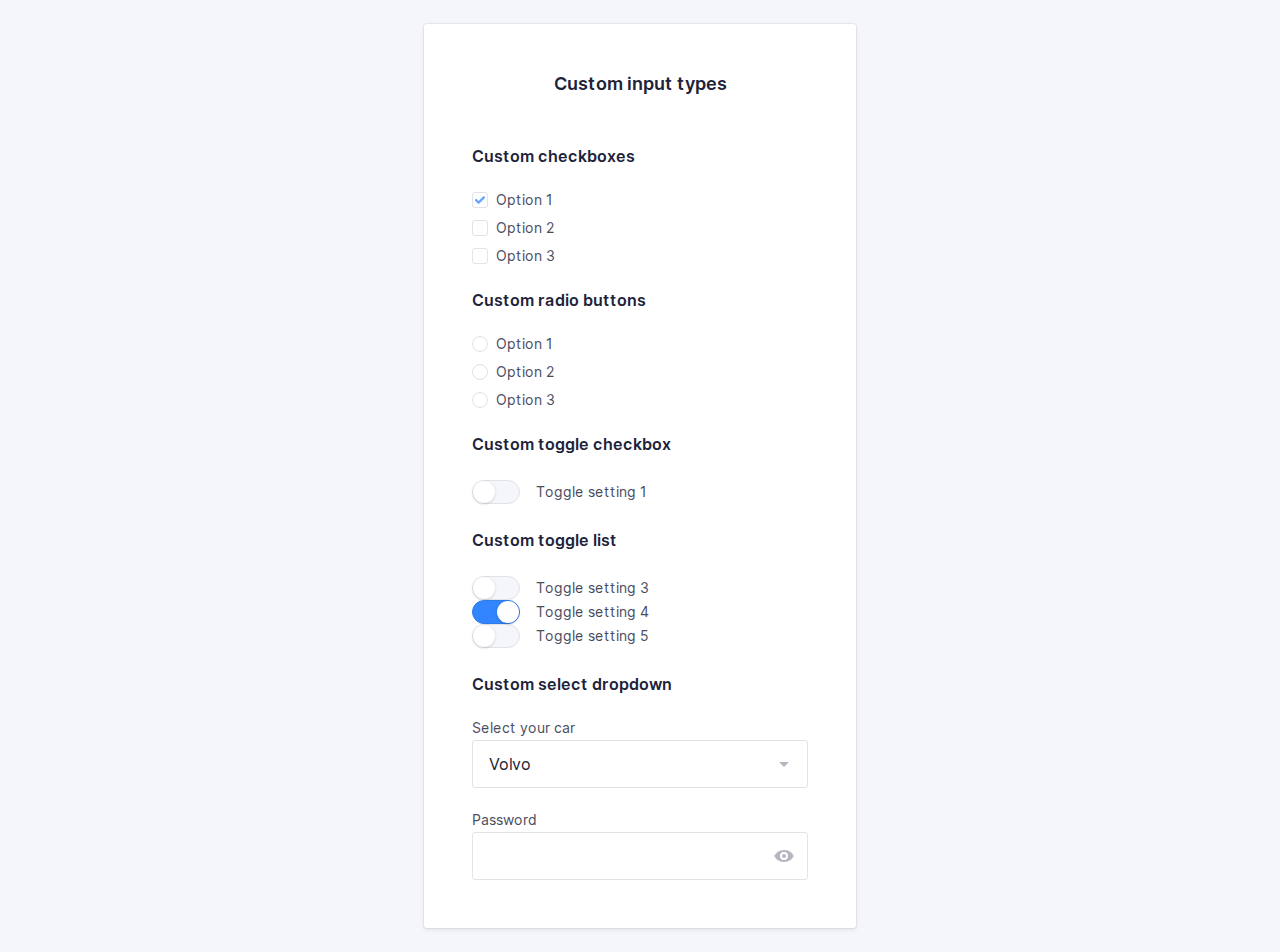
==== commit 9827e95f: "voor dark mode" ====
--- a/inputs.html
+++ b/inputs.html
@@ -156,7 +156,7 @@
                                 Select your car
                             </label>
                             <span class="c-custom-select">
-                                <select class="c-custom-select__input" class="" name="select1" id="select1">
+                                <select class="c-input c-custom-select__input" class="" name="select1" id="select1">
                                     <option value="volvo">Volvo</option>
                                     <option value="saab">Saab</option>
                                     <option value="mercedes">Mercedes</option>
@@ -176,7 +176,7 @@
                             <input class="c-input c-input--password-with-toggle js-password-input" type="password" name="password" id="password" required />
                             <!-- Password toggle -->
                             <span class="c-password-toggle">
-                                <input id="togglePasswordCheckbox" type="checkbox" class=" c-password-toggle__checkbox js-password-toggle-checkbox" tabindex="-1" />
+                                <input id="togglePasswordCheckbox" type="checkbox" class=" c-password-toggle__checkbox js-password-toggle-checkbox o-hide-accessible " tabindex="-1" />
                                 <label class="c-password-toggle__label" for="togglePasswordCheckbox">
                                     <svg class="c-password-toggle__symbol c-password-toggle__symbol--show" xmlns="http://www.w3.org/2000/svg" viewBox="0 0 20 20">
                                         <path d="M6.4,133.876a11,11,0,0,1,19.571-.061l.029.061a11,11,0,0,1-19.571.061l-.029-.061Zm9.8,4a4,4,0,1,0,0-8h0a4,4,0,0,0,0,8Zm0-2a2,2,0,0,1,0-4h0a2,2,0,1,1,0,4Z" transform="translate(-6.2 -123.876)" />
--- a/css/screen.css
+++ b/css/screen.css
@@ -685,7 +685,7 @@
     border: var(--global-borderWidth) solid var(--global-input-hover-borderColor);
 }
 
-.c-option--hidden:focus + .c-custom-option .c-custom-option__fake-input{
+.c-option--hidden:focus-visible + .c-custom-option .c-custom-option__fake-input{
     box-shadow: var(--global-input-focus-boxShadow);
 }
 
@@ -725,6 +725,117 @@
     margin-bottom: 12px;
 }
 
+.c-custom-toggle{
+    display: flex;
+    align-items: center;
+    gap: 1rem;
+}
+
+.c-custom-toggle__fake-input{
+    display: block;
+    width: 3rem;
+    height: 1.5rem;
+    background-color: var(--global-color-neutral-050);
+    border: var(--global-borderWidth) solid var(--global-input-borderColor);
+    border-radius: 1.5rem;
+}
+
+.c-custom-toggle__fake-input::after{
+    content: "";
+    display: block;
+    width: 1.375rem;
+    height: 1.375rem;
+    background-color: white;
+    border-radius: 100%;
+    box-shadow: 0px 1px 3px rgba(0, 0, 0, 0.16);
+    transition: all var(--transition-alpha);
+}
+
+.c-option--hidden:checked + .c-custom-toggle .c-custom-toggle__fake-input::after{
+    transform: translateX(1.5rem);
+}
+
+.c-option--hidden:checked + .c-custom-toggle .c-custom-toggle__fake-input{
+    background-color: var(--global-color-primary-500);
+    border-color: var(--global-color-primary-600);
+    transition: all var(--global-transitionTiming-alpha);
+}
+
+.c-option--hidden:focus-visible + .c-custom-toggle .c-custom-toggle__fake-input{
+    box-shadow: var(--global-input-focus-boxShadow);
+    border-color: var(--global-color-primary-700);
+}
+
+.c-option--hidden:active + .c-custom-toggle .c-custom-toggle__fake-input::after{
+    background-color: var(--global-color-neutral-050);
+    box-shadow: var(--global-input-focus-boxShadow);
+    border-color: var(--global-color-primary-700);
+}
+
+.c-option--hidden:active:checked + .c-custom-toggle .c-custom-toggle__fake-input::after{
+    background-color: var(--global-color-primary-500);
+    box-shadow: var(--global-input-focus-boxShadow);
+    border-color: var(--global-color-primary-700);
+}
+
+.c-custom-toggle-list{
+
+}
+
+.c-custom-select{
+    display: block;
+    position: relative;
+}
+
+.c-custom-select__symbol{
+    width: 1.5rem;
+    height: 1.5rem;
+    fill: var(--global-color-neutral-300);
+    top: .75rem;
+    right: .75rem;
+    position: absolute;
+    pointer-events: none;
+}
+
+.c-password-toggle-container{
+    position: relative;
+}
+
+.c-password-toggle{
+    position: absolute;
+    top: .875rem;
+    right: .875rem;
+}
+
+.c-password-toggle__symbol{
+    width: 1.25rem;
+    height: 1.25rem;
+    fill: var(--global-color-neutral-300);
+    pointer-events: none;
+}
+
+.c-password-toggle__checkbox+.c-password-toggle__label {
+    & .c-password-toggle__symbol--show{
+        display: block;
+    }
+    
+    & .c-password-toggle__symbol--hide{
+        display: none;
+    }
+}
+.c-password-toggle__checkbox:checked+.c-password-toggle__label {
+    & .c-password-toggle__symbol--show{
+        display: none;
+    }
+    
+    & .c-password-toggle__symbol--hide{
+        display: block;
+    }
+}
+
+
+
+
 /*------------------------------------*\
 #UTILITIES
 \*------------------------------------*/
